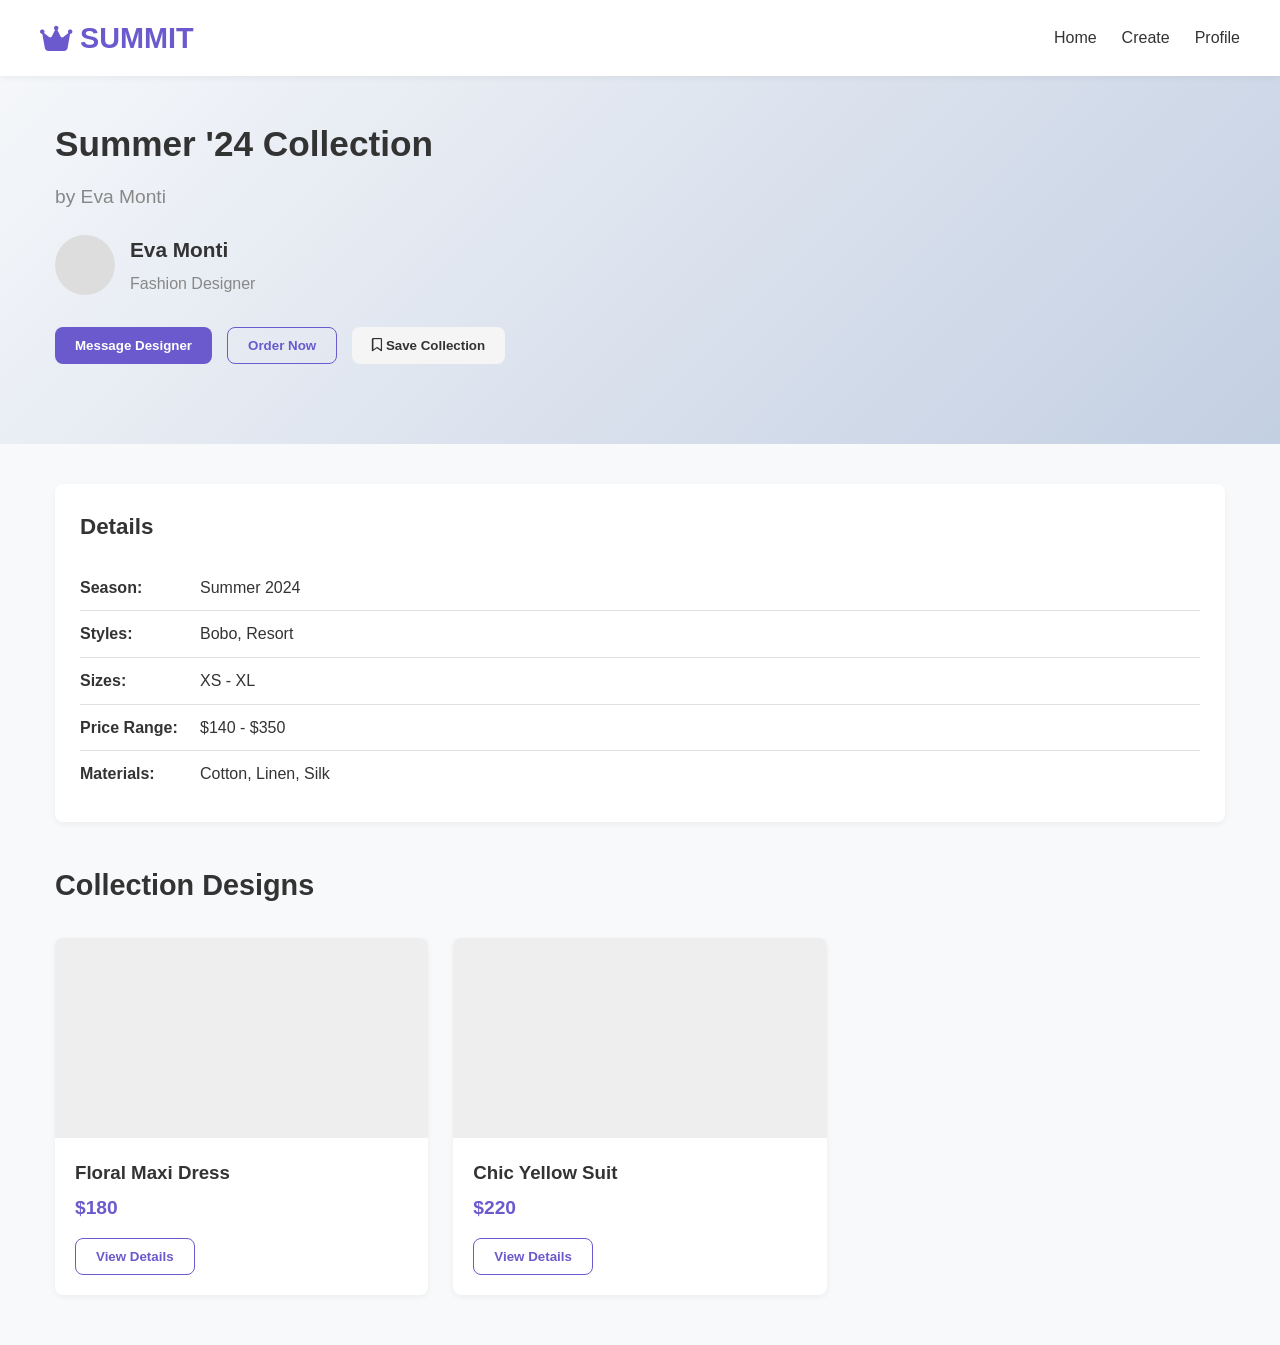
==== catalogue.html @ d901137c "initial commit" ====
<!DOCTYPE html>
<html lang="en">
<head>
    <meta charset="UTF-8">
    <meta name="viewport" content="width=device-width, initial-scale=1.0">
    <title>Catalogue Detail</title>
    <link rel="stylesheet" href="https://cdnjs.cloudflare.com/ajax/libs/font-awesome/6.4.0/css/all.min.css">
    <link rel="stylesheet" href="styles.css">
</head>
<body>
    <!-- Header -->
    <header>
        <div class="container header-container">
            <div class="logo">
                <i class="fas fa-crown"></i>
                <a href="index.html">SUMMIT</a>
            </div>
            <nav>
                <ul>
                    <li><a href="index.html" class="nav-link">Home</a></li>
                     
                    <li><a href="create-catalogue.html" class="nav-link">Create</a></li>
                    <li><a href="profile.html" class="nav-link">Profile</a></li>
                </ul>
            </nav>
            <div class="mobile-menu-btn">
                <i class="fas fa-bars"></i>
            </div>
        </div>
        <div class="mobile-nav">
            <ul>
                <li><a href="index.html" class="nav-link">Home</a></li>
                 
                <li><a href="create-catalogue.html" class="nav-link">Create</a></li>
                <li><a href="profile.html" class="nav-link">Profile</a></li>
            </ul>
        </div>
    </header>
    <!-- Catalogue Detail Page -->
    <section id="" class="">
        <div class="catalogue-header">
            <div class="container">
                <h1 class="catalogue-title">Summer '24 Collection</h1>
                <p class="catalogue-subtitle">by Eva Monti</p>
                
                <div class="catalogue-designer">
                    <div class="designer-avatar"></div>
                    <div class="designer-info">
                        <h3>Eva Monti</h3>
                        <p>Fashion Designer</p>
                    </div>
                </div>

                <div class="catalogue-actions">
                    <button class="btn btn-primary">Message Designer</button>
                    <button class="btn btn-outline">Order Now</button>
                    <button class="btn btn-light"><i class="far fa-bookmark"></i> Save Collection</button>
                </div>
            </div>
        </div>

        <div class="container">
            <div class="catalogue-details">
                <h3>Details</h3>
                <ul class="details-list">
                    <li>
                        <span class="detail-label">Season:</span>
                        <span>Summer 2024</span>
                    </li>
                    <li>
                        <span class="detail-label">Styles:</span>
                        <span>Bobo, Resort</span>
                    </li>
                    <li>
                        <span class="detail-label">Sizes:</span>
                        <span>XS - XL</span>
                    </li>
                    <li>
                        <span class="detail-label">Price Range:</span>
                        <span>$140 - $350</span>
                    </li>
                    <li>
                        <span class="detail-label">Materials:</span>
                        <span>Cotton, Linen, Silk</span>
                    </li>
                </ul>
            </div>

            <div class="section-header">
                <h2 class="section-title">Collection Designs</h2>
            </div>

            <div class="designs-grid">
                <div class="card design-card">
                    <div class="design-image" style="background-image: url('https://images.unsplash.com/photo-1496747611176-843222e1e57c?ixlib=rb-1.2.1&auto=format&fit=crop&w=800&q=80');"></div>
                    <div class="design-info">
                        <h3 class="design-title">Floral Maxi Dress</h3>
                        <p class="design-price">$180</p>
                        <button class="btn btn-outline">View Details</button>
                    </div>
                </div>

                <div class="card design-card">
                    <div class="design-image" style="background-image: url('https://images.unsplash.com/photo-1591047139829-d91aecb6caea?ixlib=rb-1.2.1&auto=format&fit=crop&w=800&q=80');"></div>
                    <div class="design-info">
                        <h3 class="design-title">Chic Yellow Suit</h3>
                        <p class="design-price">$220</p>
                        <button class="btn btn-outline">View Details</button>
                    </div>
                </div>
            </div>
        </div>
    </section>
    <script src="scripts.js"></script>

</body>
</html>
---- styles.css ----
/* Base Styles & Variables */
:root {
    --primary-color: #6a5acd;
    --primary-dark: #5849c4;
    --secondary-color: #f8f9fa;
    --dark-color: #333;
    --light-color: #fff;
    --gray-color: #888;
    --light-gray: #f5f5f5;
    --border-color: #e0e0e0;
    --shadow: 0 4px 12px rgba(0, 0, 0, 0.08);
    --shadow-light: 0 2px 6px rgba(0, 0, 0, 0.05);
    --border-radius: 8px;
    --transition: all 0.3s ease;
}

* {
    margin: 0;
    padding: 0;
    box-sizing: border-box;
    font-family: 'Segoe UI', Tahoma, Geneva, Verdana, sans-serif;
}

body {
    background-color: var(--secondary-color);
    color: var(--dark-color);
    line-height: 1.6;
}

a {
    text-decoration: none;
    color: inherit;
}

.container {
    width: 100%;
    max-width: 1200px;
    margin: 0 auto;
    padding: 0 15px;
}

.btn {
    display: inline-block;
    padding: 10px 20px;
    border-radius: var(--border-radius);
    border: none;
    cursor: pointer;
    font-weight: 600;
    transition: var(--transition);
}

.btn-primary {
    background-color: var(--primary-color);
    color: white;
}

.btn-primary:hover {
    background-color: var(--primary-dark);
}

.btn-outline {
    background-color: transparent;
    color: var(--primary-color);
    border: 1px solid var(--primary-color);
}

.btn-outline:hover {
    background-color: var(--primary-color);
    color: white;
}

.btn-light {
    background-color: var(--light-gray);
    color: var(--dark-color);
}

.btn-light:hover {
    background-color: #e9e9e9;
}

.card {
    background-color: white;
    border-radius: var(--border-radius);
    box-shadow: var(--shadow-light);
    overflow: hidden;
    transition: var(--transition);
}

.card:hover {
    box-shadow: var(--shadow);
}

.section-header {
    margin-bottom: 30px;
    display: flex;
    justify-content: space-between;
    align-items: center;
}

.section-title {
    font-size: 1.8rem;
    font-weight: 700;
}

/* Header & Navigation */
header {
    background-color: white;
    box-shadow: var(--shadow-light);
    position: sticky;
    top: 0;
    z-index: 100;
}

.header-container {
    display: flex;
    justify-content: space-between;
    align-items: center;
    padding: 15px 0;
}

.logo {
    font-size: 1.8rem;
    font-weight: 700;
    color: var(--primary-color);
    display: flex;
    align-items: center;
}

.logo i {
    margin-right: 8px;
}

nav ul {
    display: flex;
    list-style: none;
}

nav ul li {
    margin-left: 25px;
}

nav ul li a {
    font-weight: 500;
    padding: 5px 0;
    position: relative;
}

nav ul li a:hover {
    color: var(--primary-color);
}

nav ul li a.active {
    color: var(--primary-color);
}

nav ul li a.active::after {
    content: '';
    position: absolute;
    bottom: -5px;
    left: 0;
    width: 100%;
    height: 2px;
    background-color: var(--primary-color);
}

.mobile-menu-btn {
    display: none;
    font-size: 1.5rem;
    cursor: pointer;
}

.mobile-nav {
    display: none;
    background-color: white;
    position: absolute;
    top: 100%;
    left: 0;
    width: 100%;
    box-shadow: var(--shadow);
    z-index: 99;
}

.mobile-nav ul {
    flex-direction: column;
    padding: 20px;
}

.mobile-nav ul li {
    margin: 0;
    margin-bottom: 15px;
}

.mobile-nav.active {
    display: block;
}

/* Home Page Styles */
.home-hero {
    padding: 40px 0;
    text-align: center;
}

.search-container {
    max-width: 600px;
    margin: 0 auto 40px;
}

.search-bar {
    display: flex;
    box-shadow: var(--shadow);
    border-radius: var(--border-radius);
    overflow: hidden;
}

.search-bar input {
    flex: 1;
    padding: 15px 20px;
    border: none;
    font-size: 1rem;
}

.search-bar button {
    background-color: var(--primary-color);
    color: white;
    border: none;
    padding: 0 25px;
    cursor: pointer;
}

.category-tabs {
    display: flex;
    flex-wrap: wrap;
    justify-content: center;
    gap: 10px;
    margin-bottom: 40px;
}

.category-tab {
    padding: 8px 16px;
    background-color: white;
    border-radius: 30px;
    font-weight: 500;
    box-shadow: var(--shadow-light);
    cursor: pointer;
    transition: var(--transition);
}

.category-tab.active,
.category-tab:hover {
    background-color: var(--primary-color);
    color: white;
}

.designs-grid {
    display: grid;
    grid-template-columns: repeat(auto-fill, minmax(280px, 1fr));
    gap: 25px;
    margin-bottom: 50px;
}

.design-card {
    height: 100%;
}

.design-image {
    height: 200px;
    width: 100%;
    background-color: #eee;
    background-size: cover;
    background-position: center;
}

.design-info {
    padding: 20px;
}

.design-title {
    font-weight: 600;
    margin-bottom: 5px;
}

.design-designer {
    color: var(--gray-color);
    font-size: 0.9rem;
    margin-bottom: 10px;
}

.design-price {
    font-weight: 700;
    color: var(--primary-color);
    font-size: 1.2rem;
    margin-bottom: 15px;
}

/* Catalogue Detail Page */
.catalogue-header {
    background: linear-gradient(135deg, #f5f7fa 0%, #c3cfe2 100%);
    padding: 40px 0;
    margin-bottom: 40px;
}

.catalogue-title {
    font-size: 2.2rem;
    margin-bottom: 10px;
}

.catalogue-subtitle {
    color: var(--gray-color);
    font-size: 1.2rem;
    margin-bottom: 20px;
}

.catalogue-designer {
    display: flex;
    align-items: center;
    margin-bottom: 30px;
}

.designer-avatar {
    width: 60px;
    height: 60px;
    border-radius: 50%;
    background-color: #ddd;
    margin-right: 15px;
    background-image: url('https://randomuser.me/api/portraits/women/44.jpg');
    background-size: cover;
}

.designer-info h3 {
    font-size: 1.3rem;
    margin-bottom: 5px;
}

.designer-info p {
    color: var(--gray-color);
}

.catalogue-actions {
    display: flex;
    flex-wrap: wrap;
    gap: 15px;
    margin-bottom: 40px;
}

.catalogue-details {
    background-color: white;
    padding: 25px;
    border-radius: var(--border-radius);
    box-shadow: var(--shadow-light);
    margin-bottom: 40px;
}

.catalogue-details h3 {
    margin-bottom: 20px;
    font-size: 1.4rem;
}

.details-list {
    list-style: none;
}

.details-list li {
    padding: 10px 0;
    border-bottom: 1px solid var(--border-color);
    display: flex;
}

.details-list li:last-child {
    border-bottom: none;
}

.detail-label {
    font-weight: 600;
    min-width: 120px;
}

/* Create Catalogue Page */
.create-catalogue-container {
    display: grid;
    grid-template-columns: 250px 1fr;
    gap: 40px;
    padding: 40px 0;
}

.dashboard-sidebar {
    background-color: white;
    border-radius: var(--border-radius);
    padding: 25px;
    box-shadow: var(--shadow-light);
    height: fit-content;
}

.dashboard-sidebar ul {
    list-style: none;
}

.dashboard-sidebar ul li {
    padding: 15px 0;
    border-bottom: 1px solid var(--border-color);
}

.dashboard-sidebar ul li:last-child {
    border-bottom: none;
}

.dashboard-sidebar ul li a {
    display: flex;
    align-items: center;
    font-weight: 500;
}

.dashboard-sidebar ul li a i {
    margin-right: 10px;
    width: 20px;
    color: var(--primary-color);
}

.dashboard-sidebar ul li a.active {
    color: var(--primary-color);
}

.create-form {
    background-color: white;
    border-radius: var(--border-radius);
    padding: 30px;
    box-shadow: var(--shadow-light);
}

.form-group {
    margin-bottom: 25px;
}

.form-group label {
    display: block;
    font-weight: 600;
    margin-bottom: 8px;
}

.form-control {
    width: 100%;
    padding: 12px 15px;
    border: 1px solid var(--border-color);
    border-radius: var(--border-radius);
    font-size: 1rem;
}

.form-control:focus {
    outline: none;
    border-color: var(--primary-color);
}

.upload-area {
    border: 2px dashed var(--border-color);
    border-radius: var(--border-radius);
    padding: 40px;
    text-align: center;
    cursor: pointer;
}

.upload-area:hover {
    border-color: var(--primary-color);
}

.upload-area i {
    font-size: 2.5rem;
    color: var(--gray-color);
    margin-bottom: 15px;
}

.image-input {
    border: 2px dashed var(--border-color);
    padding: 20px;
    text-align: center;
    cursor: pointer;
    transition: var(--transition);
}

.image-input:hover {
    border-color: var(--primary-color);
}

.image-input:focus {
    outline: none;
    border-color: var(--primary-color);
    box-shadow: 0 0 0 3px rgba(106, 90, 205, 0.1);
}

.designs-list {
    display: grid;
    grid-template-columns: repeat(auto-fill, minmax(150px, 1fr));
    gap: 20px;
    margin-top: 20px;
}

.design-item {
    background-color: var(--light-gray);
    border-radius: var(--border-radius);
    padding: 20px;
    text-align: center;
    cursor: pointer;
    transition: var(--transition);
}

.design-item:hover {
    background-color: #e9e9e9;
}

.design-item i {
    font-size: 2rem;
    color: var(--gray-color);
    margin-bottom: 10px;
}

.form-actions {
    display: flex;
    gap: 15px;
    margin-top: 30px;
}

/* Designer Profile Page */
.designer-profile-header {
    background-color: white;
    padding: 40px 0;
    margin-bottom: 40px;
    box-shadow: var(--shadow-light);
}

.designer-profile-container {
    display: flex;
    align-items: center;
}

.designer-avatar-large {
    width: 120px;
    height: 120px;
    border-radius: 50%;
    background-color: #ddd;
    margin-right: 30px;
    background-image: url('https://randomuser.me/api/portraits/women/44.jpg');
    background-size: cover;
}

.designer-info-large h1 {
    font-size: 2.2rem;
    margin-bottom: 5px;
}

.designer-info-large p {
    color: var(--gray-color);
    font-size: 1.1rem;
    margin-bottom: 15px;
}

.profile-tabs {
    display: flex;
    border-bottom: 1px solid var(--border-color);
    margin-bottom: 30px;
}

.profile-tab {
    padding: 15px 25px;
    font-weight: 500;
    cursor: pointer;
    border-bottom: 3px solid transparent;
}

.profile-tab.active {
    color: var(--primary-color);
    border-bottom: 3px solid var(--primary-color);
}

.catalogues-grid {
    display: grid;
    grid-template-columns: repeat(auto-fill, minmax(300px, 1fr));
    gap: 30px;
    margin-bottom: 50px;
}

.catalogue-card {
    height: 100%;
}

.catalogue-card-image {
    height: 180px;
    width: 100%;
    background-color: #eee;
    background-size: cover;
    background-position: center;
}

.catalogue-card-info {
    padding: 20px;
}

.catalogue-card-title {
    font-weight: 700;
    font-size: 1.3rem;
    margin-bottom: 10px;
}

.catalogue-card-count {
    color: var(--gray-color);
    font-size: 0.9rem;
}

.analytics-overview {
    display: grid;
    grid-template-columns: repeat(auto-fit, minmax(200px, 1fr));
    gap: 20px;
    margin-bottom: 40px;
}

.analytic-card {
    text-align: center;
    padding: 25px;
}

.analytic-card .number {
    font-size: 2.5rem;
    font-weight: 700;
    color: var(--primary-color);
    margin-bottom: 5px;
}

.analytic-card .label {
    color: var(--gray-color);
    font-size: 0.9rem;
}

/* Footer */
footer {
    background-color: var(--dark-color);
    color: white;
    padding: 50px 0 20px;
    margin-top: 50px;
}

.footer-container {
    display: grid;
    grid-template-columns: repeat(auto-fit, minmax(200px, 1fr));
    gap: 40px;
    margin-bottom: 30px;
}

.footer-logo {
    font-size: 1.8rem;
    font-weight: 700;
    margin-bottom: 15px;
}

.footer-section h3 {
    font-size: 1.2rem;
    margin-bottom: 20px;
    color: #ddd;
}

.footer-section ul {
    list-style: none;
}

.footer-section ul li {
    margin-bottom: 10px;
}

.footer-section ul li a:hover {
    color: #ddd;
}

.copyright {
    text-align: center;
    padding-top: 20px;
    border-top: 1px solid #444;
    color: #aaa;
    font-size: 0.9rem;
}

/* Page Container */
/* .page {
    display: none;
}

.page.active {
    display: block;
} */

/* Responsive Styles */
@media (max-width: 992px) {
    .create-catalogue-container {
        grid-template-columns: 1fr;
    }

    .designer-profile-container {
        flex-direction: column;
        text-align: center;
    }

    .designer-avatar-large {
        margin-right: 0;
        margin-bottom: 20px;
    }

    .catalogue-header {
        text-align: center;
    }

    .catalogue-designer {
        justify-content: center;
    }
}

@media (max-width: 768px) {
    .header-container nav {
        display: none;
    }

    .mobile-menu-btn {
        display: block;
    }

    .profile-tabs {
        overflow-x: auto;
        white-space: nowrap;
    }

    .catalogue-actions {
        justify-content: center;
    }

    .form-actions {
        flex-direction: column;
    }

    .form-actions .btn {
        width: 100%;
    }
}

@media (max-width: 576px) {
    .designs-grid {
        grid-template-columns: 1fr;
    }

    .catalogues-grid {
        grid-template-columns: 1fr;
    }

    .catalogue-title {
        font-size: 1.8rem;
    }

    .search-bar {
        flex-direction: column;
    }

    .search-bar input {
        border-radius: var(--border-radius) var(--border-radius) 0 0;
    }

    .search-bar button {
        border-radius: 0 0 var(--border-radius) var(--border-radius);
        padding: 15px;
    }
}
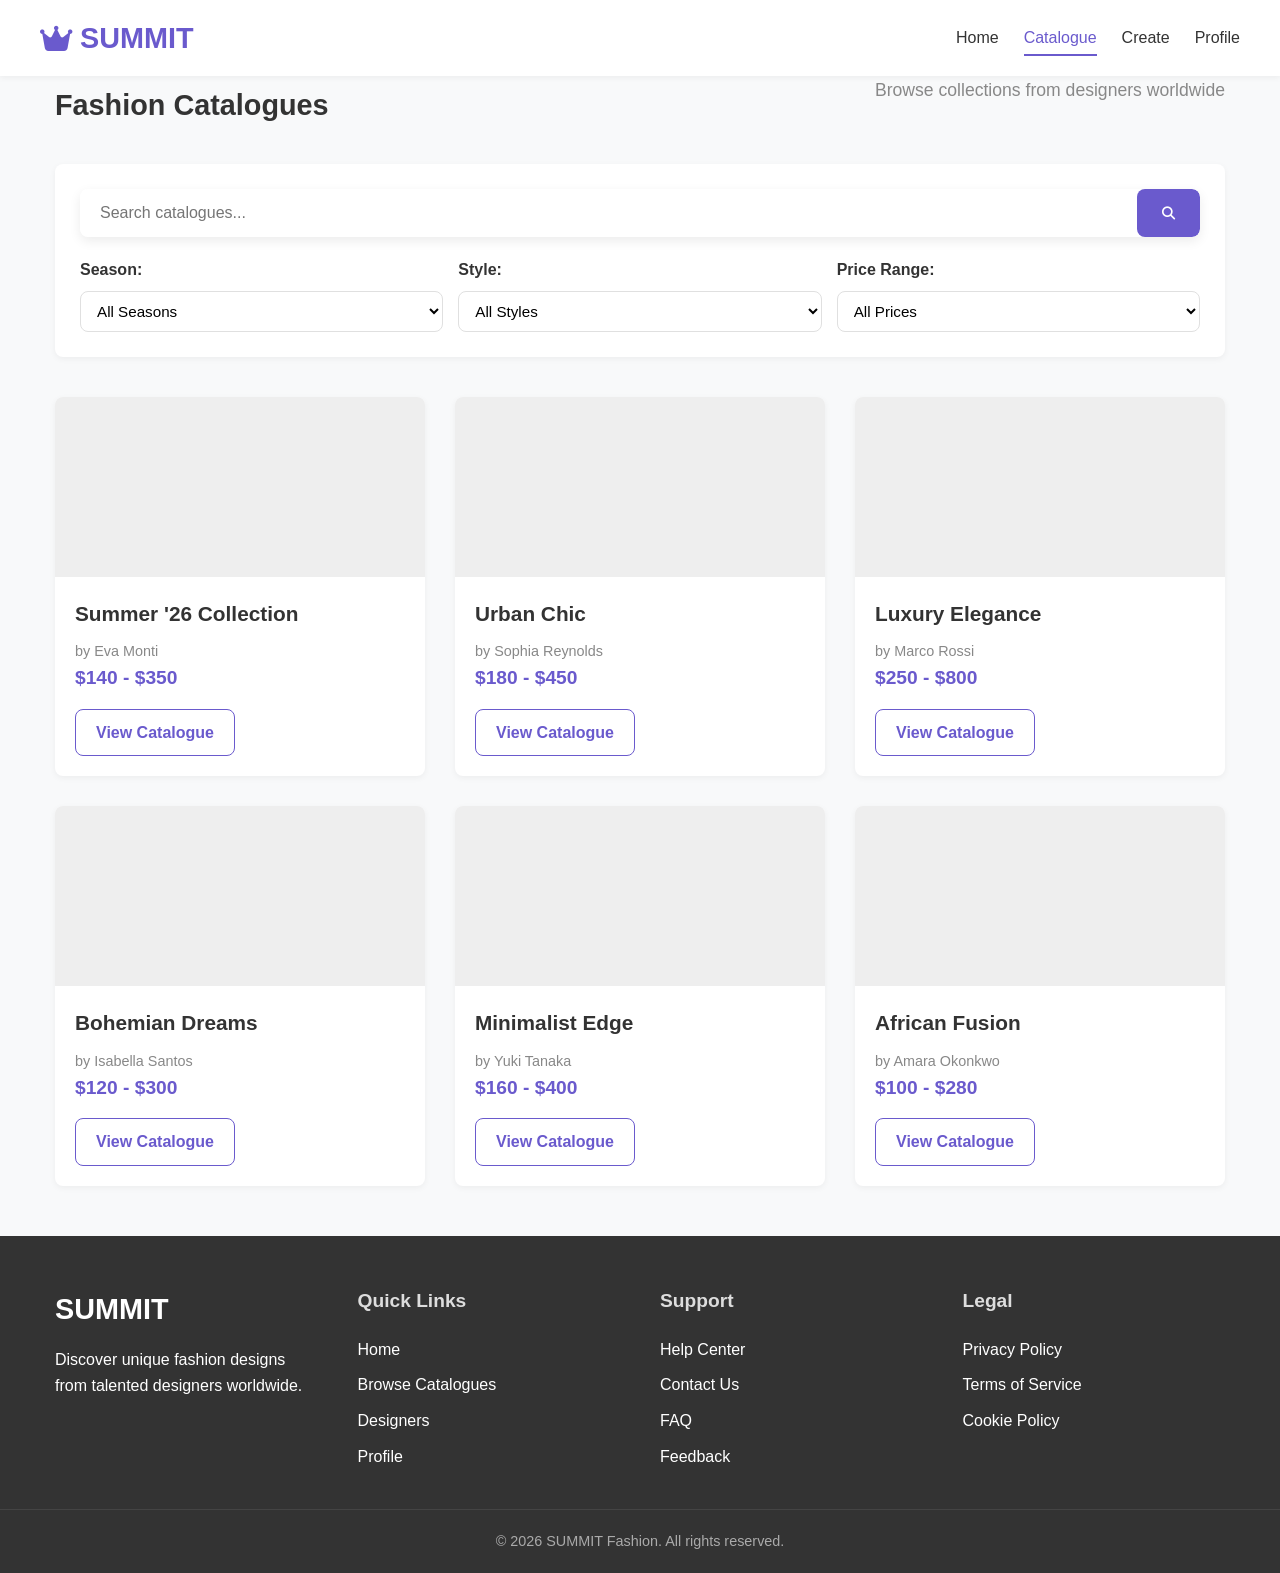
==== commit b5520157: "made some edits" ====
--- a/catalogue.html
+++ b/catalogue.html
@@ -3,7 +3,7 @@
 <head>
     <meta charset="UTF-8">
     <meta name="viewport" content="width=device-width, initial-scale=1.0">
-    <title>Catalogue Detail</title>
+    <title>Browse Catalogues - SUMMIT</title>
     <link rel="stylesheet" href="https://cdnjs.cloudflare.com/ajax/libs/font-awesome/6.4.0/css/all.min.css">
     <link rel="stylesheet" href="styles.css">
 </head>
@@ -18,7 +18,7 @@
             <nav>
                 <ul>
                     <li><a href="index.html" class="nav-link">Home</a></li>
-                     
+                    <li><a href="catalogue.html" class="nav-link active">Catalogue</a></li>
                     <li><a href="create-catalogue.html" class="nav-link">Create</a></li>
                     <li><a href="profile.html" class="nav-link">Profile</a></li>
                 </ul>
@@ -30,88 +30,179 @@
         <div class="mobile-nav">
             <ul>
                 <li><a href="index.html" class="nav-link">Home</a></li>
-                 
+                <li><a href="catalogue.html" class="nav-link">Catalogue</a></li>
                 <li><a href="create-catalogue.html" class="nav-link">Create</a></li>
                 <li><a href="profile.html" class="nav-link">Profile</a></li>
             </ul>
         </div>
     </header>
-    <!-- Catalogue Detail Page -->
-    <section id="" class="">
-        <div class="catalogue-header">
-            <div class="container">
-                <h1 class="catalogue-title">Summer '24 Collection</h1>
-                <p class="catalogue-subtitle">by Eva Monti</p>
+
+    <!-- Catalogues Browsing Page -->
+    <section id="catalogues" class="page">
+        <div class="container">
+            <div class="section-header">
+                <h1 class="section-title">Fashion Catalogues</h1>
+                <p class="section-subtitle">Browse collections from designers worldwide</p>
+            </div>
+
+            <!-- Search and Filter -->
+            <div class="search-filter-container">
+                <div class="search-bar">
+                    <input type="text" placeholder="Search catalogues..." class="search-input">
+                    <button class="btn btn-primary"><i class="fas fa-search"></i></button>
+                </div>
                 
-                <div class="catalogue-designer">
-                    <div class="designer-avatar"></div>
-                    <div class="designer-info">
-                        <h3>Eva Monti</h3>
-                        <p>Fashion Designer</p>
-                    </div>
-                </div>
-
-                <div class="catalogue-actions">
-                    <button class="btn btn-primary">Message Designer</button>
-                    <button class="btn btn-outline">Order Now</button>
-                    <button class="btn btn-light"><i class="far fa-bookmark"></i> Save Collection</button>
-                </div>
-            </div>
-        </div>
-
-        <div class="container">
-            <div class="catalogue-details">
-                <h3>Details</h3>
-                <ul class="details-list">
-                    <li>
-                        <span class="detail-label">Season:</span>
-                        <span>Summer 2024</span>
-                    </li>
-                    <li>
-                        <span class="detail-label">Styles:</span>
-                        <span>Bobo, Resort</span>
-                    </li>
-                    <li>
-                        <span class="detail-label">Sizes:</span>
-                        <span>XS - XL</span>
-                    </li>
-                    <li>
-                        <span class="detail-label">Price Range:</span>
-                        <span>$140 - $350</span>
-                    </li>
-                    <li>
-                        <span class="detail-label">Materials:</span>
-                        <span>Cotton, Linen, Silk</span>
-                    </li>
-                </ul>
-            </div>
-
-            <div class="section-header">
-                <h2 class="section-title">Collection Designs</h2>
-            </div>
-
-            <div class="designs-grid">
-                <div class="card design-card">
-                    <div class="design-image" style="background-image: url('https://images.unsplash.com/photo-1496747611176-843222e1e57c?ixlib=rb-1.2.1&auto=format&fit=crop&w=800&q=80');"></div>
-                    <div class="design-info">
-                        <h3 class="design-title">Floral Maxi Dress</h3>
-                        <p class="design-price">$180</p>
-                        <button class="btn btn-outline">View Details</button>
-                    </div>
-                </div>
-
-                <div class="card design-card">
-                    <div class="design-image" style="background-image: url('https://images.unsplash.com/photo-1591047139829-d91aecb6caea?ixlib=rb-1.2.1&auto=format&fit=crop&w=800&q=80');"></div>
-                    <div class="design-info">
-                        <h3 class="design-title">Chic Yellow Suit</h3>
-                        <p class="design-price">$220</p>
-                        <button class="btn btn-outline">View Details</button>
+                <div class="filter-options">
+                    <div class="filter-group">
+                        <label for="seasonFilter">Season:</label>
+                        <select id="seasonFilter" class="form-control">
+                            <option value="">All Seasons</option>
+                            <option value="spring">Spring</option>
+                            <option value="summer">Summer</option>
+                            <option value="fall">Fall</option>
+                            <option value="winter">Winter</option>
+                        </select>
+                    </div>
+
+                    <div class="filter-group">
+                        <label for="styleFilter">Style:</label>
+                        <select id="styleFilter" class="form-control">
+                            <option value="">All Styles</option>
+                            <option value="casual">Casual</option>
+                            <option value="formal">Formal</option>
+                            <option value="boho">Boho</option>
+                            <option value="sporty">Sporty</option>
+                            <option value="vintage">Vintage</option>
+                        </select>
+                    </div>
+
+                    <div class="filter-group">
+                        <label for="priceFilter">Price Range:</label>
+                        <select id="priceFilter" class="form-control">
+                            <option value="">All Prices</option>
+                            <option value="0-200">$0 - $200</option>
+                            <option value="200-500">$200 - $500</option>
+                            <option value="500-1000">$500 - $1000</option>
+                            <option value="1000">$1000+</option>
+                        </select>
+                    </div>
+                </div>
+            </div>
+
+            <!-- Catalogues Grid -->
+            <div class="catalogues-grid">
+                <!-- Catalogue 1 -->
+                <div class="card catalogue-card">
+                    <div class="catalogue-card-image" style="background-image: url('https://images.unsplash.com/photo-1515886657613-9f3515b0c78f?ixlib=rb-1.2.1&auto=format&fit=crop&w=800&q=80');"></div>
+                    <div class="catalogue-card-info">
+                        <h3 class="catalogue-card-title">Summer '26 Collection</h3>
+                        <p class="catalogue-card-count">by Eva Monti</p>
+                        <p class="design-price">$140 - $350</p>
+                        <a href="design-detail.html" class="btn btn-outline">View Catalogue</a>
+                    </div>
+                </div>
+
+                <!-- Catalogue 2 -->
+                <div class="card catalogue-card">
+                    <div class="catalogue-card-image" style="background-image: url('https://images.unsplash.com/photo-1515744967553-2e0905bcad38?ixlib=rb-1.2.1&auto=format&fit=crop&w=800&q=80');"></div>
+                    <div class="catalogue-card-info">
+                        <h3 class="catalogue-card-title">Urban Chic</h3>
+                        <p class="catalogue-card-count">by Sophia Reynolds</p>
+                        <p class="design-price">$180 - $450</p>
+                        <a href="design-detail.html" class="btn btn-outline">View Catalogue</a>
+                    </div>
+                </div>
+
+                <!-- Catalogue 3 -->
+                <div class="card catalogue-card">
+                    <div class="catalogue-card-image" style="background-image: url('https://images.unsplash.com/photo-1594938298603-c8148c4dae35?ixlib=rb-1.2.1&auto=format&fit=crop&w=800&q=80');"></div>
+                    <div class="catalogue-card-info">
+                        <h3 class="catalogue-card-title">Luxury Elegance</h3>
+                        <p class="catalogue-card-count">by Marco Rossi</p>
+                        <p class="design-price">$250 - $800</p>
+                        <a href="design-detail.html" class="btn btn-outline">View Catalogue</a>
+                    </div>
+                </div>
+
+                <!-- Catalogue 4 -->
+                <div class="card catalogue-card">
+                    <div class="catalogue-card-image" style="background-image: url('https://images.unsplash.com/photo-1508164185886-e2b12e0ad2d6?ixlib=rb-1.2.1&auto=format&fit=crop&w=800&q=80');"></div>
+                    <div class="catalogue-card-info">
+                        <h3 class="catalogue-card-title">Bohemian Dreams</h3>
+                        <p class="catalogue-card-count">by Isabella Santos</p>
+                        <p class="design-price">$120 - $300</p>
+                        <a href="design-detail.html" class="btn btn-outline">View Catalogue</a>
+                    </div>
+                </div>
+
+                <!-- Catalogue 5 -->
+                <div class="card catalogue-card">
+                    <div class="catalogue-card-image" style="background-image: url('https://images.unsplash.com/photo-1591047139829-d91aecb6caea?ixlib=rb-1.2.1&auto=format&fit=crop&w=800&q=80');"></div>
+                    <div class="catalogue-card-info">
+                        <h3 class="catalogue-card-title">Minimalist Edge</h3>
+                        <p class="catalogue-card-count">by Yuki Tanaka</p>
+                        <p class="design-price">$160 - $400</p>
+                        <a href="design-detail.html" class="btn btn-outline">View Catalogue</a>
+                    </div>
+                </div>
+
+                <!-- Catalogue 6 -->
+                <div class="card catalogue-card">
+                    <div class="catalogue-card-image" style="background-image: url('https://images.unsplash.com/photo-1556821552-107d89abc5ed?ixlib=rb-1.2.1&auto=format&fit=crop&w=800&q=80');"></div>
+                    <div class="catalogue-card-info">
+                        <h3 class="catalogue-card-title">African Fusion</h3>
+                        <p class="catalogue-card-count">by Amara Okonkwo</p>
+                        <p class="design-price">$100 - $280</p>
+                        <a href="design-detail.html" class="btn btn-outline">View Catalogue</a>
                     </div>
                 </div>
             </div>
         </div>
     </section>
+
+    <!-- Footer -->
+    <footer>
+        <div class="container footer-container">
+            <div class="footer-section">
+                <div class="footer-logo">SUMMIT</div>
+                <p>Discover unique fashion designs from talented designers worldwide.</p>
+            </div>
+
+            <div class="footer-section">
+                <h3>Quick Links</h3>
+                <ul>
+                    <li><a href="index.html">Home</a></li>
+                    <li><a href="catalogue.html">Browse Catalogues</a></li>
+                    <li><a href="designers.html">Designers</a></li>
+                    <li><a href="profile.html">Profile</a></li>
+                </ul>
+            </div>
+
+            <div class="footer-section">
+                <h3>Support</h3>
+                <ul>
+                    <li><a href="#">Help Center</a></li>
+                    <li><a href="#">Contact Us</a></li>
+                    <li><a href="#">FAQ</a></li>
+                    <li><a href="#">Feedback</a></li>
+                </ul>
+            </div>
+
+            <div class="footer-section">
+                <h3>Legal</h3>
+                <ul>
+                    <li><a href="#">Privacy Policy</a></li>
+                    <li><a href="#">Terms of Service</a></li>
+                    <li><a href="#">Cookie Policy</a></li>
+                </ul>
+            </div>
+        </div>
+
+        <div class="copyright">
+            <p>&copy; 2026 SUMMIT Fashion. All rights reserved.</p>
+        </div>
+    </footer>
+
     <script src="scripts.js"></script>
-
 </body>
 </html>
--- a/styles.css
+++ b/styles.css
@@ -78,6 +78,39 @@
     background-color: #e9e9e9;
 }
 
+.btn-danger {
+    background-color: #e74c3c;
+    color: white;
+}
+
+.btn-danger:hover {
+    background-color: #c0392b;
+}
+
+.info-box {
+    background-color: #e3f2fd;
+    border-left: 4px solid var(--primary-color);
+    padding: 15px 20px;
+    border-radius: var(--border-radius);
+    margin-top: 20px;
+    display: flex;
+    gap: 15px;
+    align-items: flex-start;
+}
+
+.info-box i {
+    color: var(--primary-color);
+    font-size: 20px;
+    min-width: 20px;
+    margin-top: 2px;
+}
+
+.info-box p {
+    margin: 0;
+    color: #333;
+    line-height: 1.5;
+}
+
 .card {
     background-color: white;
     border-radius: var(--border-radius);
@@ -761,3 +794,567 @@
         padding: 15px;
     }
 }
+
+/* Search & Filter Styles */
+.search-filter-container {
+    margin-bottom: 40px;
+    padding: 25px;
+    background-color: white;
+    border-radius: var(--border-radius);
+    box-shadow: var(--shadow-light);
+}
+
+.search-bar {
+    display: flex;
+    gap: 10px;
+    margin-bottom: 20px;
+}
+
+.search-input {
+    flex: 1;
+    padding: 12px 15px;
+    border: 1px solid var(--border-color);
+    border-radius: var(--border-radius);
+    font-size: 1rem;
+}
+
+.search-input:focus {
+    outline: none;
+    border-color: var(--primary-color);
+}
+
+.filter-options {
+    display: grid;
+    grid-template-columns: repeat(auto-fit, minmax(200px, 1fr));
+    gap: 15px;
+}
+
+.filter-group {
+    display: flex;
+    flex-direction: column;
+}
+
+.filter-group label {
+    font-weight: 600;
+    margin-bottom: 8px;
+    color: var(--dark-color);
+}
+
+.filter-group select {
+    padding: 10px 12px;
+    border: 1px solid var(--border-color);
+    border-radius: var(--border-radius);
+    font-size: 0.95rem;
+    background-color: white;
+}
+
+.filter-group select:focus {
+    outline: none;
+    border-color: var(--primary-color);
+}
+
+/* Design Card Enhancements */
+.design-card {
+    position: relative;
+    overflow: hidden;
+    transition: var(--transition);
+}
+
+.design-card:hover {
+    transform: translateY(-5px);
+}
+
+.design-overlay {
+    position: absolute;
+    top: 0;
+    left: 0;
+    right: 0;
+    bottom: 0;
+    background-color: rgba(0, 0, 0, 0.7);
+    display: flex;
+    flex-direction: column;
+    align-items: center;
+    justify-content: center;
+    gap: 10px;
+    opacity: 0;
+    transition: var(--transition);
+    padding: 20px;
+    text-align: center;
+}
+
+.design-card:hover .design-overlay {
+    opacity: 1;
+}
+
+.design-overlay .btn {
+    width: 100%;
+}
+
+.design-meta {
+    display: flex;
+    justify-content: space-between;
+    align-items: center;
+    margin-top: 10px;
+    font-size: 0.85rem;
+}
+
+.design-style {
+    background-color: var(--light-gray);
+    padding: 4px 8px;
+    border-radius: 4px;
+    color: var(--gray-color);
+}
+
+.design-rating {
+    color: var(--primary-color);
+    font-weight: 600;
+}
+
+/* Empty State */
+.empty-state {
+    text-align: center;
+    padding: 80px 20px;
+}
+
+.empty-state-icon {
+    font-size: 5rem;
+    color: var(--light-gray);
+    margin-bottom: 30px;
+}
+
+.empty-state h2 {
+    font-size: 1.8rem;
+    margin-bottom: 10px;
+    color: var(--dark-color);
+}
+
+.empty-state p {
+    color: var(--gray-color);
+    margin-bottom: 30px;
+    font-size: 1rem;
+}
+
+/* Section Subtitle */
+.section-subtitle {
+    color: var(--gray-color);
+    font-size: 1.1rem;
+    margin-bottom: 30px;
+}
+
+/* Responsive */
+@media (max-width: 768px) {
+    .filter-options {
+        grid-template-columns: 1fr;
+    }
+
+    .design-overlay {
+        opacity: 1;
+    }
+
+    .empty-state-icon {
+        font-size: 3rem;
+    }
+
+    .empty-state h2 {
+        font-size: 1.5rem;
+    }
+}
+
+/* Designers Page */
+.designers-grid {
+    display: grid;
+    grid-template-columns: repeat(auto-fill, minmax(300px, 1fr));
+    gap: 30px;
+    margin-bottom: 50px;
+}
+
+.designer-card {
+    display: flex;
+    flex-direction: column;
+    text-align: center;
+    padding: 30px;
+}
+
+.designer-avatar {
+    width: 150px;
+    height: 150px;
+    border-radius: 50%;
+    background-color: #ddd;
+    margin: 0 auto 20px;
+    background-size: cover;
+    background-position: center;
+}
+
+.designer-card-info {
+    display: flex;
+    flex-direction: column;
+}
+
+.designer-name {
+    font-size: 1.4rem;
+    font-weight: 700;
+    margin-bottom: 5px;
+}
+
+.designer-location {
+    color: var(--gray-color);
+    font-size: 0.9rem;
+    margin-bottom: 5px;
+}
+
+.designer-specialty {
+    color: var(--primary-color);
+    font-weight: 600;
+    margin-bottom: 15px;
+}
+
+.designer-stats {
+    display: flex;
+    justify-content: center;
+    gap: 20px;
+    margin-bottom: 20px;
+    color: var(--gray-color);
+    font-size: 0.9rem;
+}
+
+.designer-stats span {
+    display: flex;
+    align-items: center;
+    gap: 5px;
+}
+
+/* Design Detail Page */
+.design-detail-container {
+    display: grid;
+    grid-template-columns: 1fr 1fr;
+    gap: 40px;
+    padding: 40px 0;
+    background-color: white;
+    padding: 30px;
+    border-radius: var(--border-radius);
+    box-shadow: var(--shadow-light);
+    margin-bottom: 40px;
+}
+
+.design-detail-image {
+    position: relative;
+    overflow: hidden;
+    border-radius: var(--border-radius);
+}
+
+.design-detail-image img {
+    width: 100%;
+    height: auto;
+    display: block;
+}
+
+.design-detail-info h1 {
+    font-size: 2rem;
+    margin-bottom: 10px;
+}
+
+.design-designer-link {
+    color: var(--gray-color);
+    font-size: 1.1rem;
+    margin-bottom: 20px;
+}
+
+.design-designer-link a {
+    color: var(--primary-color);
+    font-weight: 600;
+}
+
+.design-rating {
+    display: flex;
+    align-items: center;
+    gap: 15px;
+    margin-bottom: 30px;
+}
+
+.stars {
+    display: flex;
+    gap: 3px;
+    color: #FFD700;
+    font-size: 1.1rem;
+}
+
+.rating-text {
+    color: var(--gray-color);
+}
+
+.design-price-section {
+    margin-bottom: 30px;
+    padding-bottom: 30px;
+    border-bottom: 1px solid var(--border-color);
+}
+
+.design-price-section h2 {
+    color: var(--primary-color);
+    font-size: 2rem;
+    margin-bottom: 5px;
+}
+
+.price-note {
+    color: var(--gray-color);
+    font-size: 0.9rem;
+}
+
+.design-description {
+    margin-bottom: 30px;
+}
+
+.design-description h3 {
+    font-weight: 700;
+    margin-bottom: 10px;
+}
+
+.design-specs {
+    margin-bottom: 30px;
+}
+
+.design-specs h3 {
+    font-weight: 700;
+    margin-bottom: 15px;
+}
+
+.specs-grid {
+    display: grid;
+    grid-template-columns: repeat(2, 1fr);
+    gap: 15px;
+}
+
+.spec-item label {
+    font-weight: 600;
+    color: var(--primary-color);
+    display: block;
+    margin-bottom: 5px;
+}
+
+.design-colors {
+    margin-bottom: 30px;
+}
+
+.design-colors h3 {
+    font-weight: 700;
+    margin-bottom: 15px;
+}
+
+.color-swatches {
+    display: flex;
+    gap: 15px;
+    flex-wrap: wrap;
+}
+
+.color-swatch {
+    width: 50px;
+    height: 50px;
+    border-radius: 50%;
+    border: 2px solid var(--border-color);
+    cursor: pointer;
+    transition: var(--transition);
+}
+
+.color-swatch:hover {
+    transform: scale(1.1);
+    border-color: var(--primary-color);
+}
+
+.design-actions {
+    display: flex;
+    flex-direction: column;
+    gap: 15px;
+}
+
+.design-actions .btn {
+    width: 100%;
+    padding: 15px;
+}
+
+.related-designs {
+    padding: 40px 0;
+}
+
+.related-designs h2 {
+    margin-bottom: 30px;
+    font-size: 1.8rem;
+}
+
+/* Authentication Pages */
+.auth-page {
+    min-height: 100vh;
+    display: flex;
+    align-items: center;
+    background: linear-gradient(135deg, #667eea 0%, #764ba2 100%);
+    padding: 40px 20px;
+}
+
+.auth-container {
+    display: grid;
+    grid-template-columns: 1fr 1fr;
+    gap: 40px;
+    max-width: 1000px;
+    margin: 0 auto;
+    align-items: center;
+}
+
+.auth-form-wrapper {
+    background-color: white;
+    padding: 40px;
+    border-radius: var(--border-radius);
+    box-shadow: 0 10px 40px rgba(0, 0, 0, 0.2);
+}
+
+.auth-header {
+    margin-bottom: 30px;
+    text-align: center;
+}
+
+.auth-header h1 {
+    font-size: 2rem;
+    margin-bottom: 10px;
+}
+
+.auth-header p {
+    color: var(--gray-color);
+    font-size: 1.1rem;
+}
+
+.auth-form {
+    margin-bottom: 20px;
+}
+
+.auth-form .form-group {
+    margin-bottom: 20px;
+}
+
+.auth-form .form-group label {
+    font-weight: 600;
+    margin-bottom: 8px;
+    display: block;
+}
+
+.auth-form .form-control {
+    width: 100%;
+    padding: 12px 15px;
+    border: 1px solid var(--border-color);
+    border-radius: var(--border-radius);
+    font-size: 1rem;
+}
+
+.auth-form .form-control:focus {
+    outline: none;
+    border-color: var(--primary-color);
+}
+
+.auth-form .checkbox {
+    display: flex;
+    align-items: center;
+    margin-bottom: 20px;
+}
+
+.auth-form .checkbox input {
+    margin-right: 10px;
+    width: 18px;
+    height: 18px;
+    cursor: pointer;
+}
+
+.auth-form .checkbox label {
+    margin-bottom: 0;
+    cursor: pointer;
+}
+
+.auth-form .checkbox label a {
+    color: var(--primary-color);
+    text-decoration: underline;
+}
+
+.full-width {
+    width: 100%;
+    padding: 12px;
+}
+
+.auth-divider {
+    text-align: center;
+    margin: 30px 0;
+    color: var(--gray-color);
+    position: relative;
+}
+
+.auth-divider::before {
+    content: '';
+    position: absolute;
+    top: 50%;
+    left: 0;
+    right: 0;
+    height: 1px;
+    background-color: var(--border-color);
+}
+
+.auth-divider span {
+    background-color: white;
+    padding: 0 10px;
+    position: relative;
+}
+
+.social-login {
+    display: flex;
+    gap: 15px;
+    margin-bottom: 30px;
+}
+
+.social-btn {
+    flex: 1;
+    display: flex;
+    align-items: center;
+    justify-content: center;
+    gap: 8px;
+    padding: 12px;
+}
+
+.auth-footer {
+    text-align: center;
+}
+
+.auth-footer p {
+    margin-bottom: 10px;
+    color: var(--gray-color);
+}
+
+.auth-footer p a {
+    color: var(--primary-color);
+    text-decoration: underline;
+}
+
+.auth-image {
+    color: white;
+    background: rgba(255, 255, 255, 0.1);
+    padding: 40px;
+    border-radius: var(--border-radius);
+    backdrop-filter: blur(10px);
+    text-align: center;
+}
+
+.auth-image-content h2 {
+    font-size: 2.2rem;
+    margin-bottom: 15px;
+}
+
+/* Responsive Auth */
+@media (max-width: 768px) {
+    .auth-container {
+        grid-template-columns: 1fr;
+    }
+
+    .auth-image {
+        display: none;
+    }
+
+    .design-detail-container {
+        grid-template-columns: 1fr;
+    }
+
+    .specs-grid {
+        grid-template-columns: 1fr;
+    }
+}
